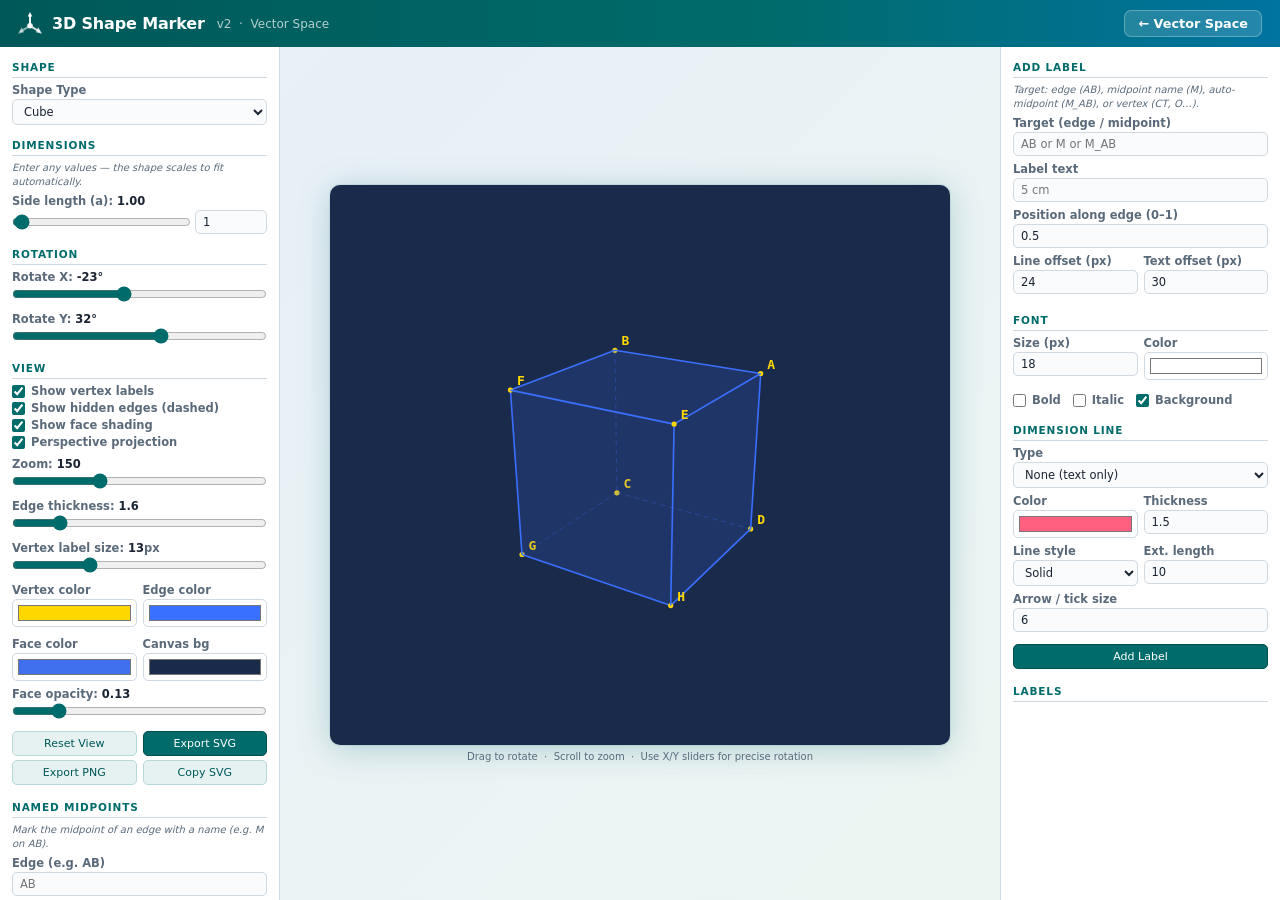
==== 3d-single-image.html @ a8cecb09 "3D single image: copy shape marker into repo, add back button, fix path - Added 3d-single-image.html" ====
<!DOCTYPE html>
<html lang="en">
<head>
<meta charset="UTF-8">
<meta name="viewport" content="width=device-width, initial-scale=1.0">
<title>3D Shape Marker · Vector Space</title>
<style>
*{box-sizing:border-box;margin:0;padding:0}
:root{
  --bg:#f0f4f8;--panel:#ffffff;--border:#d1d9e0;
  --accent:#006B6B;--accent2:#0080C7;--text:#1a2332;--muted:#5a6a7a;
  --radius:8px;--shadow:0 2px 12px rgba(0,0,0,.08);
}
body{display:flex;flex-direction:column;height:100vh;font-family:'Segoe UI',system-ui,sans-serif;background:var(--bg);color:var(--text)}
header{
  background:linear-gradient(90deg,#005858 0%,#006B6B 60%,#0074a0 100%);
  color:#fff;padding:10px 18px;display:flex;align-items:center;gap:10px;
  box-shadow:0 2px 12px rgba(0,80,80,.3);flex-shrink:0;
}
header svg{flex-shrink:0}
header h1{font-size:1rem;font-weight:700;letter-spacing:-.01em}
header span{font-size:.75rem;opacity:.7;margin-left:2px}
#back-btn{
  margin-left:auto;display:inline-flex;align-items:center;gap:5px;
  background:rgba(255,255,255,.14);border:1px solid rgba(255,255,255,.28);
  color:#fff;border-radius:7px;padding:5px 13px;font-size:.8rem;font-weight:600;
  cursor:pointer;text-decoration:none;font-family:inherit;transition:background .15s;
  flex-shrink:0;
}
#back-btn:hover{background:rgba(255,255,255,.25)}
.main{display:flex;flex:1;overflow:hidden}
.panel{width:280px;background:var(--panel);padding:10px 12px;overflow-y:auto;flex-shrink:0;border-right:1px solid var(--border)}
#right-panel{border-left:1px solid var(--border);border-right:none}
h3{color:var(--accent);font-size:10.5px;text-transform:uppercase;letter-spacing:.08em;margin:14px 0 5px;padding-bottom:4px;border-bottom:1px solid var(--border)}
h3:first-child{margin-top:4px}
.ctrl{margin-bottom:6px}
label{font-size:11.5px;color:var(--muted);display:block;margin-bottom:2px;font-weight:600}
select,input[type=text],input[type=number]{
  width:100%;padding:4px 7px;background:#fafbfc;border:1px solid var(--border);
  border-radius:5px;color:var(--text);font-size:11.5px;font-family:inherit;transition:border-color .15s
}
select:focus,input[type=text]:focus,input[type=number]:focus{outline:none;border-color:var(--accent2);background:#fff}
input[type=color]{width:100%;height:28px;padding:1px 3px;background:#fff;border:1px solid var(--border);border-radius:5px;cursor:pointer}
input[type=range]{width:100%;accent-color:var(--accent)}
.chk{display:flex;align-items:center;gap:6px;font-size:11.5px;color:var(--muted);margin:3px 0;cursor:pointer}
.chk input{accent-color:var(--accent)}
.row{display:flex;gap:6px}
.row>.ctrl{flex:1}
button{display:inline-block;padding:5px 10px;background:#e6f2f2;color:#005858;border:1px solid #b8d8d8;border-radius:5px;cursor:pointer;font-size:11px;margin:1px;font-family:inherit;transition:background .15s}
button:hover{background:#c5e5e5}
button.red{background:#fff0f0;color:#b03030;border-color:#f0b0b0}
button.red:hover{background:#ffd8d8}
button.full{width:100%;margin:2px 0}
button.accent{background:var(--accent);color:#fff;border-color:#004f4f}
button.accent:hover{background:#007f7f}
button.warn{background:#fff8e8;color:#7a4010;border-color:#e8c880}
button.warn:hover{background:#ffe8b8}
.tag{background:#f4f9f9;border-radius:5px;padding:6px 8px;margin:3px 0;border-left:3px solid var(--accent);font-size:11px}
.tag.editing{border-left-color:#cc8800;background:#fffbee}
.tag .th{display:flex;justify-content:space-between;align-items:center;gap:3px}
.tag .tn{color:var(--accent);font-weight:700;flex-shrink:0}
.tag.editing .tn{color:#cc8800}
.tag .tv{color:var(--muted);flex:1;padding:0 4px;overflow:hidden;text-overflow:ellipsis;white-space:nowrap}
.tag .td{color:#99a;font-size:10px;margin-top:2px}
.hint{font-size:10px;color:var(--muted);font-style:italic;margin:2px 0 5px;line-height:1.4}
b{color:var(--text);font-weight:600}
.canvas-area{flex:1;display:flex;flex-direction:column;align-items:center;justify-content:center;gap:6px;background:linear-gradient(135deg,#e8f0f8 0%,#edf5f2 100%)}
#svg-canvas{background:#1a2a4a;border-radius:10px;cursor:grab;box-shadow:0 4px 32px rgba(0,107,107,.25),0 0 0 1px rgba(0,107,107,.1)}
#svg-canvas:active{cursor:grabbing}
.canvas-hint{font-size:10px;color:var(--muted);text-align:center}
</style>
</head>
<body>

<header>
  <svg width="24" height="24" viewBox="0 0 26 26" fill="none" aria-hidden="true">
    <circle cx="13" cy="15" r="3" fill="rgba(255,255,255,.95)"/>
    <line x1="13" y1="15" x2="13" y2="3" stroke="white" stroke-width="2" stroke-linecap="round"/>
    <polygon points="13,0 10.5,5 15.5,5" fill="white"/>
    <line x1="13" y1="15" x2="23" y2="21" stroke="rgba(255,255,255,.8)" stroke-width="2" stroke-linecap="round"/>
    <polygon points="26,23.5 19.5,22 22,16.5" fill="rgba(255,255,255,.8)"/>
    <line x1="13" y1="15" x2="3" y2="21" stroke="rgba(255,255,255,.55)" stroke-width="2" stroke-linecap="round"/>
    <polygon points="0,23.5 4,16.5 6.5,22" fill="rgba(255,255,255,.55)"/>
  </svg>
  <h1>3D Shape Marker</h1>
  <span>v2 &nbsp;·&nbsp; Vector Space</span>
  <a id="back-btn" href="index.html">&#8592; Vector Space</a>
</header>

<div class="main">

<!-- LEFT PANEL -->
<div class="panel">
  <h3>Shape</h3>
  <div class="ctrl">
    <label>Shape Type</label>
    <select id="shape-select">
      <option value="cube">Cube</option>
      <option value="cuboid">Cuboid (rectangular prism)</option>
      <option value="tetrahedron">Tetrahedron (triangular pyramid)</option>
      <option value="square-pyramid">Square Pyramid</option>
      <option value="triangular-prism">Triangular Prism</option>
      <option value="octahedron">Octahedron</option>
      <option value="rhombus-prism">Rhombus Prism</option>
    </select>
  </div>

  <h3>Dimensions</h3>
  <p class="hint">Enter any values — the shape scales to fit automatically.</p>
  <div id="dim-controls"></div>

  <h3>Rotation</h3>
  <div class="ctrl">
    <label>Rotate X: <b id="rotx-val">-23°</b></label>
    <input type="range" id="rot-x" min="-180" max="180" value="-23">
  </div>
  <div class="ctrl">
    <label>Rotate Y: <b id="roty-val">32°</b></label>
    <input type="range" id="rot-y" min="-180" max="180" value="32">
  </div>

  <h3>View</h3>
  <label class="chk"><input type="checkbox" id="show-vertices" checked> Show vertex labels</label>
  <label class="chk"><input type="checkbox" id="show-hidden" checked> Show hidden edges (dashed)</label>
  <label class="chk"><input type="checkbox" id="show-faces" checked> Show face shading</label>
  <label class="chk"><input type="checkbox" id="perspective-proj" checked> Perspective projection</label>

  <div class="ctrl" style="margin-top:8px">
    <label>Zoom: <b id="zoom-val">150</b></label>
    <input type="range" id="zoom" min="50" max="350" value="150">
  </div>
  <div class="ctrl">
    <label>Edge thickness: <b id="edge-thick-val">1.6</b></label>
    <input type="range" id="edge-thick" min="0.3" max="8" step="0.1" value="1.6">
  </div>
  <div class="ctrl">
    <label>Vertex label size: <b id="vlabel-size-val">13</b>px</label>
    <input type="range" id="vlabel-size" min="6" max="30" value="13">
  </div>
  <div class="row">
    <div class="ctrl"><label>Vertex color</label><input type="color" id="vertex-color" value="#ffd700"></div>
    <div class="ctrl"><label>Edge color</label><input type="color" id="edge-color" value="#3a70ff"></div>
  </div>
  <div class="row" style="margin-top:4px">
    <div class="ctrl"><label>Face color</label><input type="color" id="face-color" value="#4070ee"></div>
    <div class="ctrl"><label>Canvas bg</label><input type="color" id="bg-color" value="#1a2a4a"></div>
  </div>
  <div class="ctrl">
    <label>Face opacity: <b id="face-op-val">0.13</b></label>
    <input type="range" id="face-opacity" min="0" max="0.8" step="0.01" value="0.13">
  </div>
  <div class="row" style="margin-top:6px">
    <button onclick="resetView()" class="full" style="flex:1">Reset View</button>
    <button onclick="exportSVG()" class="full accent" style="flex:1">Export SVG</button>
  </div>
  <div class="row">
    <button onclick="exportPNG()" class="full" style="flex:1">Export PNG</button>
    <button id="copy-svg-btn" onclick="copySVGCode()" class="full" style="flex:1">Copy SVG</button>
  </div>

  <h3>Named Midpoints</h3>
  <p class="hint">Mark the midpoint of an edge with a name (e.g. M on AB).</p>
  <div class="ctrl"><label>Edge (e.g. AB)</label><input type="text" id="mp-edge" placeholder="AB" maxlength="8"></div>
  <div class="ctrl"><label>Point name</label><input type="text" id="mp-name" placeholder="M" maxlength="12"></div>
  <button onclick="addMidpoint()" class="full">Add Midpoint</button>
  <div id="midpoint-list"></div>

  <h3>Point on Edge by Distance</h3>
  <p class="hint">Add a point at a specific distance from vertex A along edge AB.</p>
  <div class="ctrl"><label>Edge (e.g. AB)</label><input type="text" id="pe-edge" placeholder="AB" maxlength="8"></div>
  <div class="row">
    <div class="ctrl"><label>Dist. from A</label><input type="number" id="pe-dist" placeholder="3" min="0" step="any"></div>
    <div class="ctrl"><label>Total AB length</label><input type="number" id="pe-total" placeholder="5" min="0.01" step="any"></div>
  </div>
  <div class="ctrl"><label>Point name</label><input type="text" id="pe-name" placeholder="E" maxlength="12"></div>
  <button onclick="addPointOnEdge()" class="full">Add Point</button>
</div>

<!-- CENTER -->
<div class="canvas-area">
  <svg id="svg-canvas" width="620" height="560" viewBox="-310 -280 620 560">
    <defs id="svg-defs"></defs>
    <g id="scene-group"></g>
  </svg>
  <div class="canvas-hint">Drag to rotate &nbsp;·&nbsp; Scroll to zoom &nbsp;·&nbsp; Use X/Y sliders for precise rotation</div>
</div>

<!-- RIGHT PANEL -->
<div class="panel" id="right-panel">
  <h3><span id="lbl-form-title">Add Label</span></h3>
  <p class="hint">Target: edge (AB), midpoint name (M), auto-midpoint (M_AB), or vertex (CT, O…).</p>
  <div class="ctrl"><label>Target (edge / midpoint)</label><input type="text" id="lbl-target" placeholder="AB or M or M_AB"></div>
  <div class="ctrl"><label>Label text</label><input type="text" id="lbl-text" placeholder="5 cm"></div>
  <div class="ctrl"><label>Position along edge (0–1)</label><input type="number" id="lbl-pos" value="0.5" min="0" max="1" step="0.05"></div>
  <div class="row">
    <div class="ctrl"><label>Line offset (px)</label><input type="number" id="lbl-off" value="24" min="-120" max="120"></div>
    <div class="ctrl"><label>Text offset (px)</label><input type="number" id="lbl-toff" value="30" min="-120" max="120"></div>
  </div>

  <h3>Font</h3>
  <div class="row">
    <div class="ctrl"><label>Size (px)</label><input type="number" id="f-size" value="18" min="6" max="72"></div>
    <div class="ctrl"><label>Color</label><input type="color" id="f-color" value="#ffffff"></div>
  </div>
  <div style="display:flex;gap:12px;margin-top:4px">
    <label class="chk"><input type="checkbox" id="f-bold"> Bold</label>
    <label class="chk"><input type="checkbox" id="f-italic"> Italic</label>
    <label class="chk"><input type="checkbox" id="f-bg" checked> Background</label>
  </div>

  <h3>Dimension Line</h3>
  <div class="ctrl">
    <label>Type</label>
    <select id="dim-type">
      <option value="none">None (text only)</option>
      <option value="arrow">Arrows (↔)</option>
      <option value="tick">Ticks (|—|)</option>
      <option value="bracket">Brackets ([—])</option>
    </select>
  </div>
  <div class="row">
    <div class="ctrl"><label>Color</label><input type="color" id="dim-color" value="#ff6080"></div>
    <div class="ctrl"><label>Thickness</label><input type="number" id="dim-thick" value="1.5" min="0.5" max="8" step="0.5"></div>
  </div>
  <div class="row">
    <div class="ctrl">
      <label>Line style</label>
      <select id="dim-dash">
        <option value="">Solid</option>
        <option value="5,3">Dashed</option>
        <option value="1,3">Dotted</option>
        <option value="8,3,2,3">Dash-dot</option>
      </select>
    </div>
    <div class="ctrl"><label>Ext. length</label><input type="number" id="dim-ext" value="10" min="0" max="40"></div>
  </div>
  <div class="ctrl"><label>Arrow / tick size</label><input type="number" id="dim-arrowsz" value="6" min="2" max="20"></div>

  <button id="add-lbl-btn" onclick="addLabel()" class="full accent" style="margin-top:6px">Add Label</button>
  <button id="cancel-edit-btn" onclick="cancelEdit()" class="full warn" style="display:none">Cancel Edit</button>

  <h3>Labels</h3>
  <div id="labels-list"></div>
</div>

</div>
<script>
// ─── SHAPE DEFINITIONS ────────────────────────────────────────────────────────
const CE=[['A','B'],['B','C'],['C','D'],['D','A'],['E','F'],['F','G'],['G','H'],['H','E'],['A','E'],['B','F'],['C','G'],['D','H']];
const CF=[['A','B','C','D'],['E','H','G','F'],['A','E','F','B'],['D','C','G','H'],['A','D','H','E'],['B','F','G','C']];


const SHAPES={
  cube:{
    params:[{id:'a',label:'Side length (a)',def:1,min:.01,max:100,step:.05}],
    buildVerts:({a})=>({A:[a,a,a],B:[-a,a,a],C:[-a,-a,a],D:[a,-a,a],E:[a,a,-a],F:[-a,a,-a],G:[-a,-a,-a],H:[a,-a,-a]}),
    edges:CE,faces:CF
  },
  cuboid:{
    params:[
      {id:'l',label:'Length (l)',def:1.6,min:.01,max:100,step:.05},
      {id:'b',label:'Breadth (b)',def:1,min:.01,max:100,step:.05},
      {id:'h',label:'Height (h)',def:.7,min:.01,max:100,step:.05}
    ],
    buildVerts:({l,b,h})=>({A:[l,h,b],B:[-l,h,b],C:[-l,-h,b],D:[l,-h,b],E:[l,h,-b],F:[-l,h,-b],G:[-l,-h,-b],H:[l,-h,-b]}),
    edges:CE,faces:CF
  },
  tetrahedron:{
    params:[
      {id:'bc',label:'Base side BC',def:2,min:.01,max:100,step:.05},
      {id:'cd',label:'Base side CD',def:2,min:.01,max:100,step:.05},
      {id:'db',label:'Base side DB',def:2,min:.01,max:100,step:.05},
      {id:'ab',label:'Lateral AB (apex→B)',def:2,min:.01,max:100,step:.05},
      {id:'ac',label:'Lateral AC (apex→C)',def:2,min:.01,max:100,step:.05},
      {id:'ad',label:'Lateral AD (apex→D)',def:2,min:.01,max:100,step:.05}
    ],
    buildVerts:({bc,cd,db,ab,ac,ad})=>{
      const Cx=bc,Cz=0,Dxn=bc*bc+db*db-cd*cd,Dx=Dxn/(2*Math.max(.001,bc));
      const Dz=Math.sqrt(Math.max(0,db*db-Dx*Dx));
      const gx=(Cx+Dx)/3,gz=Dz/3;
      const B3=[-gx,0,-gz],C3=[Cx-gx,0,-gz],D3=[Dx-gx,0,Dz-gz];
      const bx=B3[0],bz=B3[2],cx2=C3[0],cz2=C3[2],dx2=D3[0],dz2=D3[2];
      const rhs_bc=(ab*ab-ac*ac-bx*bx-bz*bz+cx2*cx2+cz2*cz2)/2;
      const rhs_bd=(ab*ab-ad*ad-bx*bx-bz*bz+dx2*dx2+dz2*dz2)/2;
      const Ax_den=(cx2-bx)*(dz2-bz)-(cz2-bz)*(dx2-bx);
      let Ax,Az;
      if(Math.abs(Ax_den)>1e-6){Ax=(rhs_bc*(dz2-bz)-rhs_bd*(cz2-bz))/Ax_den;Az=(rhs_bd*(cx2-bx)-rhs_bc*(dx2-bx))/Ax_den;}
      else{Ax=0;Az=0;}
      const Ay=Math.sqrt(Math.max(0,ab*ab-(Ax-bx)*(Ax-bx)-(Az-bz)*(Az-bz)));
      const cy_all=(0+Ay)/4;
      return{A:[Ax,Ay-cy_all,Az],B:[bx,-cy_all,bz],C:[cx2,-cy_all,cz2],D:[dx2,-cy_all,dz2]};
    },
    edges:[['A','B'],['A','C'],['A','D'],['B','C'],['B','D'],['C','D']],
    faces:[['A','B','C'],['A','C','D'],['A','D','B'],['B','D','C']]
  },
  'square-pyramid':{
    params:[
      {id:'a',label:'Base side (a)',def:2.2,min:.01,max:100,step:.05},
      {id:'h',label:'Height (h)',def:2,min:.01,max:100,step:.05}
    ],
    buildVerts:({a,h})=>{const s=a/2;return{A:[0,h*.75,0],B:[s,-h*.25,s],C:[-s,-h*.25,s],D:[-s,-h*.25,-s],E:[s,-h*.25,-s]};},
    edges:[['A','B'],['A','C'],['A','D'],['A','E'],['B','C'],['C','D'],['D','E'],['E','B']],
    faces:[['A','B','C'],['A','C','D'],['A','D','E'],['A','E','B'],['B','E','D','C']]
  },
  'triangular-prism':{
    params:[
      {id:'ab',label:'Triangle side AB',def:2.2,min:.01,max:100,step:.05},
      {id:'bc',label:'Triangle side BC',def:2.2,min:.01,max:100,step:.05},
      {id:'ca',label:'Triangle side CA',def:2.2,min:.01,max:100,step:.05},
      {id:'l', label:'Length (l)',def:2,min:.01,max:100,step:.05}
    ],
    buildVerts:({ab,bc,ca,l})=>{
      const Bx=ab,Cx=(ab*ab+ca*ca-bc*bc)/(2*Math.max(.001,ab));
      const Cy=Math.sqrt(Math.max(0,ca*ca-Cx*Cx));
      const gx=(0+Bx+Cx)/3,gy=(0+0+Cy)/3;
      const ax=-gx,ay=-gy,bx=Bx-gx,by=-gy,cx2=Cx-gx,cy2=Cy-gy,h=l/2;
      return{A:[ax,ay,h],B:[bx,by,h],C:[cx2,cy2,h],D:[ax,ay,-h],E:[bx,by,-h],F:[cx2,cy2,-h]};
    },
    edges:[['A','B'],['B','C'],['C','A'],['D','E'],['E','F'],['F','D'],['A','D'],['B','E'],['C','F']],
    faces:[['A','B','C'],['D','F','E'],['A','D','E','B'],['B','E','F','C'],['A','C','F','D']]
  },
  octahedron:{
    params:[{id:'a',label:'Vertex radius (a)',def:1.5,min:.01,max:100,step:.05}],
    buildVerts:({a})=>({A:[0,a,0],B:[0,-a,0],C:[a,0,0],D:[-a,0,0],E:[0,0,a],F:[0,0,-a]}),
    edges:[['A','C'],['A','D'],['A','E'],['A','F'],['B','C'],['B','D'],['B','E'],['B','F'],['C','E'],['E','D'],['D','F'],['F','C']],
    faces:[['A','C','E'],['A','E','D'],['A','D','F'],['A','F','C'],['B','E','C'],['B','D','E'],['B','F','D'],['B','C','F']]
  },
  'rhombus-prism':{
    params:[
      {id:'d1',label:'Diagonal 1 (d1)',def:2.4,min:.01,max:100,step:.05},
      {id:'d2',label:'Diagonal 2 (d2)',def:1.6,min:.01,max:100,step:.05},
      {id:'h',label:'Height (h)',def:1.6,min:.01,max:100,step:.05}
    ],
    buildVerts:({d1,d2,h})=>({
      A:[d1/2,h/2,0],B:[0,h/2,d2/2],C:[-d1/2,h/2,0],D:[0,h/2,-d2/2],
      E:[d1/2,-h/2,0],F:[0,-h/2,d2/2],G:[-d1/2,-h/2,0],H:[0,-h/2,-d2/2]
    }),
    edges:[['A','B'],['B','C'],['C','D'],['D','A'],['E','F'],['F','G'],['G','H'],['H','E'],['A','E'],['B','F'],['C','G'],['D','H']],
    faces:[['A','B','C','D'],['E','H','G','F'],['A','B','F','E'],['B','C','G','F'],['C','D','H','G'],['D','A','E','H']]
  },
};

// ─── STATE ────────────────────────────────────────────────────────────────────
const S={
  shape:'cube',verts:{},edges:[],faces:[],
  rotM:[[1,0,0],[0,1,0],[0,0,1]],
  zoom:150,showVerts:true,showHidden:true,showFaces:true,perspective:true,
  vlabelSize:13,vertexColor:'#ffd700',edgeColor:'#3a70ff',edgeThick:1.6,
  faceColor:'#4070ee',faceOpacity:.13,bgColor:'#1a2a4a',
  midpoints:{},labels:[],nextId:1,editingId:null,dims:{},dimScale:1
};

// ─── 3D MATH ─────────────────────────────────────────────────────────────────
const vdot=(a,b)=>a.reduce((s,v,i)=>s+v*b[i],0);
const mulMV=(M,v)=>M.map(r=>vdot(r,v));
const mulMM=(A,B)=>A.map(r=>B[0].map((_,j)=>r.reduce((s,_,k)=>s+r[k]*B[k][j],0)));
const cross3=(a,b)=>[a[1]*b[2]-a[2]*b[1],a[2]*b[0]-a[0]*b[2],a[0]*b[1]-a[1]*b[0]];

function rotAxisAngle(axis,angle){
  const len=Math.sqrt(vdot(axis,axis));
  if(len<1e-10)return[[1,0,0],[0,1,0],[0,0,1]];
  const[x,y,z]=axis.map(v=>v/len);
  const c=Math.cos(angle),s=Math.sin(angle),t=1-c;
  return[[t*x*x+c,t*x*y-s*z,t*x*z+s*y],[t*x*y+s*z,t*y*y+c,t*y*z-s*x],[t*x*z-s*y,t*y*z+s*x,t*z*z+c]];
}
function arcballRot(v1,v2){
  const axis=cross3(v1,v2),sinA=Math.sqrt(vdot(axis,axis));
  const cosA=Math.min(1,Math.max(-1,vdot(v1,v2))),angle=Math.atan2(sinA,cosA);
  if(angle<1e-8)return[[1,0,0],[0,1,0],[0,0,1]];
  return rotAxisAngle(axis,angle);
}
function getSpherePoint(clientX,clientY){
  const rect=canvas.getBoundingClientRect();
  const cx=rect.left+rect.width/2,cy=rect.top+rect.height/2;
  const r=Math.min(rect.width,rect.height)*0.48;
  const x=(clientX-cx)/r,y=-(clientY-cy)/r,r2=x*x+y*y;
  if(r2<=1)return[x,y,Math.sqrt(1-r2)];
  const s=1/Math.sqrt(r2);return[x*s,y*s,0];
}
function project(v3){
  const r=mulMV(S.rotM,v3),z=r[2];
  const d=5,sc=S.perspective?S.zoom*d/(d+z):S.zoom;
  return{x:r[0]*sc,y:-r[1]*sc,z};
}
function projectAll(){
  const p={};
  for(const[n,v]of Object.entries(S.verts))p[n]=project(v);
  for(const[n,mp]of Object.entries(S.midpoints)){
    if(mp.edge&&mp.edge.length>=2){
      const a=mp.edge[0],b=mp.edge[1];
      if(S.verts[a]&&S.verts[b]){
        const v1=S.verts[a],v2=S.verts[b],t=mp.t!==undefined?mp.t:0.5;
        p[n]=project([v1[0]*(1-t)+v2[0]*t,v1[1]*(1-t)+v2[1]*t,v1[2]*(1-t)+v2[2]*t]);
      }
    }
  }
  for(const e of S.edges){
    const v1=S.verts[e[0]],v2=S.verts[e[1]];
    if(v1&&v2){
      const mp=project([(v1[0]+v2[0])/2,(v1[1]+v2[1])/2,(v1[2]+v2[2])/2]);
      p['M_'+e[0]+e[1]]=mp;p['M_'+e[1]+e[0]]=mp;
    }
  }
  return p;
}
function faceNormal(face,p){
  const a=p[face[0]],b=p[face[1]],c=p[face[2]];
  return(b.x-a.x)*(c.y-a.y)-(b.y-a.y)*(c.x-a.x);
}
function hiddenEdgeSet(p){
  if(S.faces.length===0){
    const hidden=new Set();
    for(const[a,b]of(SHAPES[S.shape].forcedHidden||[])){
      hidden.add(a+'\0'+b);hidden.add(b+'\0'+a);
    }
    return hidden;
  }
  const ef={};
  for(const face of S.faces){
    for(let i=0;i<face.length;i++){
      const a=face[i],b=face[(i+1)%face.length],k=a+'\0'+b,k2=b+'\0'+a;
      (ef[k]=ef[k]||[]).push(face);(ef[k2]=ef[k2]||[]).push(face);
    }
  }
  const hidden=new Set();
  for(const[a,b]of S.edges){
    const key=a+'\0'+b,faces=ef[key]||ef[b+'\0'+a]||[];
    if(!faces.some(f=>faceNormal(f,p)>0)){hidden.add(a+'\0'+b);hidden.add(b+'\0'+a);}
  }
  return hidden;
}

// ─── DEPTH-SORTED RENDER ─────────────────────────────────────────────────────
function render(){
  const p=projectAll(),hidden=hiddenEdgeSet(p);
  const g=document.getElementById('scene-group');
  const defs=document.getElementById('svg-defs');
  g.innerHTML='';defs.innerHTML='';

  const items=[];

  // ── Faces ──────────────────────────────────────────────────
  if(S.showFaces){
    for(const face of S.faces){
      if(!face.every(v=>p[v]))continue;
      const z=face.reduce((s,v)=>s+p[v].z,0)/face.length;
      const _f=face,_z=z;
      items.push({z:_z, fn:()=>{
        const front=faceNormal(_f,p)>0;
        const pts=_f.map(v=>`${p[v].x.toFixed(1)},${p[v].y.toFixed(1)}`).join(' ');
        g.appendChild(svg_el('polygon',{points:pts,
          fill:front?rgba(S.faceColor,S.faceOpacity):rgba(S.faceColor,S.faceOpacity*.35),
          stroke:'none'}));
      }});
    }
  }

  // ── Edges ──
  for(const[a,b]of S.edges){
    if(!p[a]||!p[b])continue;
    const isHid=hidden.has(a+'\0'+b);
    if(isHid&&!S.showHidden)continue;
    const z=(p[a].z+p[b].z)/2-0.001;
    const _a=a,_b=b,_h=isHid;
    items.push({z, fn:()=>{
      const ec=S.edgeColor,th=S.edgeThick;
      const attr={x1:p[_a].x.toFixed(1),y1:p[_a].y.toFixed(1),
                  x2:p[_b].x.toFixed(1),y2:p[_b].y.toFixed(1),
                  stroke:_h?rgba(ec,.4):ec,'stroke-width':_h?Math.max(.4,th*.5):th};
      if(_h)attr['stroke-dasharray']='5,4';
      g.appendChild(svg_el('line',attr));
    }});
  }

  // ── Vertex + midpoint dots ──
  if(S.showVerts){
    const def=SHAPES[S.shape];
    const vertsToLabel=def.namedVerts||Object.keys(S.verts);
    for(const n of vertsToLabel){
      const pt=p[n];if(!pt)continue;
      const _n=n,_pt=pt;
      items.push({z:pt.z-0.002, fn:()=>{
        const dotR=Math.max(2,S.edgeThick*.7+1.5);
        g.appendChild(svg_el('circle',{cx:_pt.x.toFixed(1),cy:_pt.y.toFixed(1),r:dotR.toFixed(1),fill:S.vertexColor}));
        const t=svg_el('text',{x:(_pt.x+dotR+4).toFixed(1),y:(_pt.y-5).toFixed(1),
          fill:S.vertexColor,'font-size':S.vlabelSize,'font-family':'monospace','font-weight':'bold'});
        t.textContent=_n;g.appendChild(t);
      }});
    }
    for(const[n,mp]of Object.entries(S.midpoints)){
      const pt=p[n];if(!pt)continue;
      const _n=n,_pt=pt;
      items.push({z:pt.z-0.002, fn:()=>{
        const dotR=Math.max(1.8,S.edgeThick*.6+1.2);
        g.appendChild(svg_el('circle',{cx:_pt.x.toFixed(1),cy:_pt.y.toFixed(1),r:dotR.toFixed(1),fill:S.vertexColor}));
        const t=svg_el('text',{x:(_pt.x+dotR+3).toFixed(1),y:(_pt.y-4).toFixed(1),
          fill:S.vertexColor,'font-size':S.vlabelSize,'font-family':'monospace','font-weight':'bold'});
        t.textContent=_n;g.appendChild(t);
      }});
    }
  }

  // ── Dimension labels ──
  for(const lbl of S.labels){
    const target=lbl.target.toUpperCase();
    let p1=null,p2=null,avgZ=0;
    if(target.length>=2&&p[target[0]]&&p[target[1]]){
      p1=p[target[0]];p2=p[target[1]];avgZ=(p1.z+p2.z)/2;
    } else {
      const pt=p[target]||p[lbl.target];if(pt)avgZ=pt.z;
    }
    const _lbl=lbl,_p1=p1,_p2=p2,_target=target;
    items.push({z:avgZ-0.001, fn:()=>{
      if(_p1&&_p2)drawEdgeLabel(g,defs,_p1,_p2,_lbl);
      else{const pt=p[_target]||p[_lbl.target];if(pt)drawPointLabel(g,pt,_lbl);}
    }});
  }

  items.sort((a,b)=>b.z-a.z);
  for(const item of items)item.fn();
}

// ─── LABEL DRAWING ────────────────────────────────────────────────────────────
function drawEdgeLabel(g,defs,p1,p2,lbl){
  const t=lbl.pos,lineOff=lbl.off,textOff=lbl.textOff!=null?lbl.textOff:lbl.off;
  const mx=p1.x+(p2.x-p1.x)*t,my=p1.y+(p2.y-p1.y)*t;
  const dx=p2.x-p1.x,dy=p2.y-p1.y,len=Math.sqrt(dx*dx+dy*dy)||1;
  const nx=-dy/len,ny=dx/len;
  if(lbl.dimType!=='none')drawDimLine(g,defs,p1,p2,lbl,lineOff,nx,ny);
  placeText(g,mx+nx*textOff,my+ny*textOff,lbl);
}
function drawDimLine(g,defs,p1,p2,lbl,off,nx,ny){
  const c=lbl.dimColor,th=lbl.dimThick,ext=lbl.dimExt,asz=lbl.arrowSz;
  const d1={x:p1.x+nx*off,y:p1.y+ny*off},d2={x:p2.x+nx*off,y:p2.y+ny*off};
  const sa={stroke:c,'stroke-width':th,fill:'none'};
  if(lbl.dimDash)sa['stroke-dasharray']=lbl.dimDash;
  if(lbl.dimType==='arrow'){
    const ms='ams'+lbl.id,me='ame'+lbl.id;
    defs.appendChild(makeArrow(ms,c,asz,'auto-start-reverse'));
    defs.appendChild(makeArrow(me,c,asz,'auto'));
    const extN=off>0?1:-1;
    g.appendChild(svg_el('line',{x1:p1.x,y1:p1.y,x2:p1.x+nx*(off+extN*ext*.5),y2:p1.y+ny*(off+extN*ext*.5),stroke:c,'stroke-width':Math.max(.5,th*.7)}));
    g.appendChild(svg_el('line',{x1:p2.x,y1:p2.y,x2:p2.x+nx*(off+extN*ext*.5),y2:p2.y+ny*(off+extN*ext*.5),stroke:c,'stroke-width':Math.max(.5,th*.7)}));
    g.appendChild(svg_el('line',{x1:d1.x,y1:d1.y,x2:d2.x,y2:d2.y,...sa,'marker-start':`url(#${ms})`,'marker-end':`url(#${me})`}));
  } else if(lbl.dimType==='tick'){
    g.appendChild(svg_el('line',{x1:d1.x,y1:d1.y,x2:d2.x,y2:d2.y,...sa}));
    const tl=asz;
    for(const pt of[d1,d2])g.appendChild(svg_el('line',{x1:pt.x-nx*tl/2,y1:pt.y-ny*tl/2,x2:pt.x+nx*tl/2,y2:pt.y+ny*tl/2,stroke:c,'stroke-width':th}));
  } else if(lbl.dimType==='bracket'){
    g.appendChild(svg_el('line',{x1:d1.x,y1:d1.y,x2:d2.x,y2:d2.y,...sa}));
    const bLen=asz*.8,inward=off>0?-1:1;
    const edx=p2.x-p1.x,edy=p2.y-p1.y,el=Math.sqrt(edx*edx+edy*edy)||1;
    const ux=edx/el,uy=edy/el;
    for(const pt of[d1,d2]){
      g.appendChild(svg_el('line',{x1:pt.x-ux*bLen/2,y1:pt.y-uy*bLen/2,x2:pt.x+ux*bLen/2,y2:pt.y+uy*bLen/2,stroke:c,'stroke-width':th}));
      g.appendChild(svg_el('line',{x1:pt.x,y1:pt.y,x2:pt.x+nx*inward*ext*.6,y2:pt.y+ny*inward*ext*.6,stroke:c,'stroke-width':th}));
    }
  }
}
function makeArrow(id,color,size,orient){
  const m=document.createElementNS('http://www.w3.org/2000/svg','marker');
  m.setAttribute('id',id);m.setAttribute('viewBox','0 0 10 10');
  m.setAttribute('refX','5');m.setAttribute('refY','5');
  m.setAttribute('markerWidth',size);m.setAttribute('markerHeight',size);
  m.setAttribute('orient',orient);
  const path=document.createElementNS('http://www.w3.org/2000/svg','path');
  path.setAttribute('d','M 0 0 L 10 5 L 0 10 z');path.setAttribute('fill',color);
  m.appendChild(path);return m;
}
function drawPointLabel(g,pt,lbl){
  const toff=lbl.textOff!=null?lbl.textOff:lbl.off;
  placeText(g,pt.x+toff*.6,pt.y-toff*.6,lbl);
}
function placeText(g,tx,ty,lbl){
  const txt=lbl.text,fs=lbl.fontSize,approxW=txt.length*fs*.58;
  if(lbl.bg)g.appendChild(svg_el('rect',{x:tx-approxW/2-3,y:ty-fs*.6-3,width:approxW+6,height:fs+6,fill:'rgba(13,27,46,.82)',rx:'2'}));
  const attrs={x:tx,y:ty,fill:lbl.fontColor,'font-size':fs,'font-family':'sans-serif','text-anchor':'middle','dominant-baseline':'middle'};
  if(lbl.fontBold)attrs['font-weight']='bold';
  if(lbl.fontItalic)attrs['font-style']='italic';
  const t=svg_el('text',attrs);t.textContent=txt;g.appendChild(t);
}
function svg_el(tag,attrs){
  const el=document.createElementNS('http://www.w3.org/2000/svg',tag);
  for(const[k,v]of Object.entries(attrs))if(v!==''&&v!=null)el.setAttribute(k,v);
  return el;
}
function rgba(hex,alpha){
  const r=parseInt(hex.slice(1,3),16),g=parseInt(hex.slice(3,5),16),b=parseInt(hex.slice(5,7),16);
  return`rgba(${r},${g},${b},${alpha})`;
}

// ─── ARCBALL INTERACTION ─────────────────────────────────────────────────────
let drag=false,lastSP=null,pinchDist=null;
const canvas=document.getElementById('svg-canvas');

canvas.addEventListener('mousedown',e=>{drag=true;lastSP=getSpherePoint(e.clientX,e.clientY);e.preventDefault();});
window.addEventListener('mousemove',e=>{
  if(!drag||!lastSP)return;
  const sp=getSpherePoint(e.clientX,e.clientY);
  S.rotM=mulMM(arcballRot(lastSP,sp),S.rotM);lastSP=sp;render();
});
window.addEventListener('mouseup',()=>{drag=false;lastSP=null;});
canvas.addEventListener('wheel',e=>{
  e.preventDefault();
  S.zoom=Math.max(40,Math.min(400,S.zoom-e.deltaY*.35));
  document.getElementById('zoom').value=S.zoom;
  document.getElementById('zoom-val').textContent=Math.round(S.zoom);
  render();
},{passive:false});
canvas.addEventListener('touchstart',e=>{
  if(e.touches.length===1){drag=true;lastSP=getSpherePoint(e.touches[0].clientX,e.touches[0].clientY);}
  if(e.touches.length===2)pinchDist=Math.hypot(e.touches[0].clientX-e.touches[1].clientX,e.touches[0].clientY-e.touches[1].clientY);
},{passive:false});
canvas.addEventListener('touchmove',e=>{
  e.preventDefault();
  if(e.touches.length===1&&drag&&lastSP){
    const sp=getSpherePoint(e.touches[0].clientX,e.touches[0].clientY);
    S.rotM=mulMM(arcballRot(lastSP,sp),S.rotM);lastSP=sp;render();
  }
  if(e.touches.length===2&&pinchDist!==null){
    const d=Math.hypot(e.touches[0].clientX-e.touches[1].clientX,e.touches[0].clientY-e.touches[1].clientY);
    S.zoom=Math.max(40,Math.min(400,S.zoom*(d/pinchDist)));pinchDist=d;render();
  }
},{passive:false});
canvas.addEventListener('touchend',()=>{drag=false;lastSP=null;pinchDist=null;});

// ─── ROTATION SLIDERS ────────────────────────────────────────────────────────
function applySliderRotation(){
  const rx=parseFloat(document.getElementById('rot-x').value)*Math.PI/180;
  const ry=parseFloat(document.getElementById('rot-y').value)*Math.PI/180;
  document.getElementById('rotx-val').textContent=Math.round(rx*180/Math.PI)+'°';
  document.getElementById('roty-val').textContent=Math.round(ry*180/Math.PI)+'°';
  S.rotM=mulMM(rotAxisAngle([1,0,0],rx),rotAxisAngle([0,1,0],ry));
  render();
}
document.getElementById('rot-x').oninput=applySliderRotation;
document.getElementById('rot-y').oninput=applySliderRotation;

// ─── SHAPE + DIMENSIONS ──────────────────────────────────────────────────────
function buildAndRender(){
  const def=SHAPES[S.shape];
  const rawVerts=def.buildVerts(S.dims);
  let maxExt=0;
  for(const v of Object.values(rawVerts)){
    const len=Math.sqrt(v[0]*v[0]+v[1]*v[1]+v[2]*v[2]);
    maxExt=Math.max(maxExt,len);
  }
  S.dimScale=maxExt>1e-6?1/maxExt:1;
  S.verts={};
  for(const[k,v]of Object.entries(rawVerts))S.verts[k]=[v[0]*S.dimScale,v[1]*S.dimScale,v[2]*S.dimScale];
  render();
}

function updateDimControls(){
  const shape=SHAPES[S.shape],container=document.getElementById('dim-controls');
  container.innerHTML='';
  for(const p of shape.params){
    const div=document.createElement('div');div.className='ctrl';
    div.innerHTML=`<label>${p.label}: <b id="dv-${p.id}">${S.dims[p.id].toFixed(2)}</b></label>
      <div style="display:flex;gap:4px;align-items:center">
        <input type="range" id="dr-${p.id}" min="${p.min}" max="${Math.max(p.max,S.dims[p.id]*1.5)}" step="${p.step}" value="${S.dims[p.id]}" style="flex:1">
        <input type="number" id="dn-${p.id}" min="${p.min}" step="${p.step}" value="${S.dims[p.id]}" style="width:72px">
      </div>`;
    container.appendChild(div);
    const rng=document.getElementById('dr-'+p.id),num=document.getElementById('dn-'+p.id),val=document.getElementById('dv-'+p.id);
    const upd=v=>{
      const n=parseFloat(v);if(isNaN(n)||n<p.min)return;
      S.dims[p.id]=n;
      rng.max=Math.max(parseFloat(rng.max),n*1.2);
      rng.value=n;num.value=n;val.textContent=n.toFixed(2);buildAndRender();
    };
    rng.addEventListener('input',e=>upd(e.target.value));
    num.addEventListener('change',e=>upd(e.target.value));
    num.addEventListener('input',e=>upd(e.target.value));
  }
}

function loadShape(name){
  const def=SHAPES[name];if(!def)return;
  S.shape=name;
  S.edges=def.edges.map(e=>[...e]);S.faces=def.faces.map(f=>[...f]);
  S.dims={};for(const p of def.params)S.dims[p.id]=p.def;
  S.showVerts=true;document.getElementById('show-vertices').checked=true;
  updateDimControls();
  S.midpoints={};S.labels=[];S.editingId=null;
  _resetEditUI();updateMidpointList();updateLabelsList();
  if(def.onLoad)def.onLoad();
  buildAndRender();
}

// ─── MIDPOINTS ────────────────────────────────────────────────────────────────
function addMidpoint(){
  const edge=document.getElementById('mp-edge').value.trim().toUpperCase();
  const name=document.getElementById('mp-name').value.trim();
  if(!name){alert('Enter a midpoint name.');return;}
  if(edge.length<2){alert('Enter an edge (e.g. AB).');return;}
  if(!S.verts[edge[0]]||!S.verts[edge[1]]){alert(`Vertex ${edge[0]} or ${edge[1]} not in current shape.`);return;}
  S.midpoints[name]={edge,t:0.5};
  document.getElementById('mp-edge').value='';document.getElementById('mp-name').value='';
  updateMidpointList();render();
}
function addPointOnEdge(){
  const edge=document.getElementById('pe-edge').value.trim().toUpperCase();
  const dist=parseFloat(document.getElementById('pe-dist').value);
  const total=parseFloat(document.getElementById('pe-total').value);
  const name=document.getElementById('pe-name').value.trim();
  if(!name){alert('Enter a point name.');return;}
  if(edge.length<2){alert('Enter an edge (e.g. AB).');return;}
  if(!S.verts[edge[0]]||!S.verts[edge[1]]){alert(`Vertex ${edge[0]} or ${edge[1]} not in current shape.`);return;}
  if(isNaN(dist)||isNaN(total)||total<=0){alert('Enter valid distances.');return;}
  S.midpoints[name]={edge,t:Math.max(0,Math.min(1,dist/total))};
  document.getElementById('pe-name').value='';
  updateMidpointList();render();
}
function removeMidpoint(name){delete S.midpoints[name];updateMidpointList();render();}
function updateMidpointList(){
  const el=document.getElementById('midpoint-list');el.innerHTML='';
  for(const[n,mp]of Object.entries(S.midpoints)){
    const t=mp.t!==undefined?mp.t:0.5;
    const desc=t===0.5?`midpoint of ${mp.edge}`:`${(t*100).toFixed(0)}% along ${mp.edge}`;
    const d=document.createElement('div');d.className='tag';
    d.innerHTML=`<div class="th"><span class="tn">${n}</span><span class="tv">${desc}</span>
      <button class="red" onclick="removeMidpoint('${n}')" style="padding:2px 5px">✕</button></div>`;
    el.appendChild(d);
  }
}

// ─── LABELS ───────────────────────────────────────────────────────────────────
function readForm(){
  return{
    target:document.getElementById('lbl-target').value.trim(),
    text:document.getElementById('lbl-text').value.trim(),
    pos:parseFloat(document.getElementById('lbl-pos').value)||.5,
    off:parseInt(document.getElementById('lbl-off').value)||24,
    textOff:parseInt(document.getElementById('lbl-toff').value)||30,
    fontSize:parseInt(document.getElementById('f-size').value)||18,
    fontColor:document.getElementById('f-color').value,
    fontBold:document.getElementById('f-bold').checked,
    fontItalic:document.getElementById('f-italic').checked,
    bg:document.getElementById('f-bg').checked,
    dimType:document.getElementById('dim-type').value,
    dimColor:document.getElementById('dim-color').value,
    dimThick:parseFloat(document.getElementById('dim-thick').value)||1.5,
    dimDash:document.getElementById('dim-dash').value,
    dimExt:parseInt(document.getElementById('dim-ext').value)||10,
    arrowSz:parseInt(document.getElementById('dim-arrowsz').value)||6
  };
}
function addLabel(){
  const data=readForm();
  if(!data.target){alert('Enter a target (e.g. AB or M).');return;}
  if(!data.text){alert('Enter label text.');return;}
  if(S.editingId!==null){
    const idx=S.labels.findIndex(l=>l.id===S.editingId);
    if(idx>=0)S.labels[idx]={...S.labels[idx],...data};
    _resetEditUI();
  }else{data.id=S.nextId++;S.labels.push(data);}
  updateLabelsList();render();
}
function editLabel(id){
  const lbl=S.labels.find(l=>l.id===id);if(!lbl)return;
  S.editingId=id;
  const f=(i,v)=>document.getElementById(i).value=v;
  const fc=(i,v)=>document.getElementById(i).checked=v;
  f('lbl-target',lbl.target);f('lbl-text',lbl.text);f('lbl-pos',lbl.pos);f('lbl-off',lbl.off);
  f('lbl-toff',lbl.textOff!=null?lbl.textOff:lbl.off);
  f('f-size',lbl.fontSize);f('f-color',lbl.fontColor);
  fc('f-bold',lbl.fontBold);fc('f-italic',lbl.fontItalic);fc('f-bg',lbl.bg);
  f('dim-type',lbl.dimType);f('dim-color',lbl.dimColor);f('dim-thick',lbl.dimThick);
  f('dim-dash',lbl.dimDash);f('dim-ext',lbl.dimExt);f('dim-arrowsz',lbl.arrowSz);
  document.getElementById('add-lbl-btn').textContent='Update Label';
  document.getElementById('lbl-form-title').textContent='Edit Label';
  document.getElementById('cancel-edit-btn').style.display='block';
  document.getElementById('right-panel').scrollTop=0;
  updateLabelsList();
}
function cancelEdit(){_resetEditUI();updateLabelsList();}
function _resetEditUI(){
  S.editingId=null;
  document.getElementById('add-lbl-btn').textContent='Add Label';
  document.getElementById('lbl-form-title').textContent='Add Label';
  document.getElementById('cancel-edit-btn').style.display='none';
}
function removeLabel(id){
  if(S.editingId===id)_resetEditUI();
  S.labels=S.labels.filter(l=>l.id!==id);updateLabelsList();render();
}
function updateLabelsList(){
  const el=document.getElementById('labels-list');el.innerHTML='';
  for(const lbl of S.labels){
    const d=document.createElement('div');
    d.className='tag'+(lbl.id===S.editingId?' editing':'');
    d.innerHTML=`<div class="th">
      <span class="tn">${lbl.target}</span><span class="tv">"${lbl.text}"</span>
      <button onclick="editLabel(${lbl.id})" style="padding:2px 6px;font-size:10px">Edit</button>
      <button class="red" onclick="removeLabel(${lbl.id})" style="padding:2px 5px">✕</button>
    </div>
    <div class="td">${lbl.dimType} · ${lbl.fontSize}px · line±${lbl.off} text±${lbl.textOff!=null?lbl.textOff:lbl.off}</div>`;
    el.appendChild(d);
  }
}

// ─── UI BINDINGS ──────────────────────────────────────────────────────────────
document.getElementById('shape-select').onchange=e=>loadShape(e.target.value);
document.getElementById('show-vertices').onchange=e=>{S.showVerts=e.target.checked;render()};
document.getElementById('show-hidden').onchange=e=>{S.showHidden=e.target.checked;render()};
document.getElementById('show-faces').onchange=e=>{S.showFaces=e.target.checked;render()};
document.getElementById('perspective-proj').onchange=e=>{S.perspective=e.target.checked;render()};
document.getElementById('zoom').oninput=e=>{S.zoom=parseInt(e.target.value);document.getElementById('zoom-val').textContent=S.zoom;render()};
document.getElementById('edge-thick').oninput=e=>{S.edgeThick=parseFloat(e.target.value);document.getElementById('edge-thick-val').textContent=S.edgeThick.toFixed(1);render()};
document.getElementById('vlabel-size').oninput=e=>{S.vlabelSize=parseInt(e.target.value);document.getElementById('vlabel-size-val').textContent=S.vlabelSize;render()};
document.getElementById('vertex-color').oninput=e=>{S.vertexColor=e.target.value;render()};
document.getElementById('edge-color').oninput=e=>{S.edgeColor=e.target.value;render()};
document.getElementById('face-color').oninput=e=>{S.faceColor=e.target.value;render()};
document.getElementById('face-opacity').oninput=e=>{S.faceOpacity=parseFloat(e.target.value);document.getElementById('face-op-val').textContent=S.faceOpacity.toFixed(2);render()};
document.getElementById('bg-color').oninput=e=>{S.bgColor=e.target.value;document.getElementById('svg-canvas').style.background=S.bgColor;};

function resetView(){
  const rx=-23,ry=32;
  document.getElementById('rot-x').value=rx;document.getElementById('rot-y').value=ry;
  document.getElementById('rotx-val').textContent=rx+'°';document.getElementById('roty-val').textContent=ry+'°';
  S.rotM=mulMM(rotAxisAngle([1,0,0],rx*Math.PI/180),rotAxisAngle([0,1,0],ry*Math.PI/180));
  render();
}

// ─── EXPORT ───────────────────────────────────────────────────────────────────
function getTightSVGClone(pad=18){
  const svgEl=document.getElementById('svg-canvas');
  let minX=Infinity,minY=Infinity,maxX=-Infinity,maxY=-Infinity;
  const sg=document.getElementById('scene-group');
  if(sg&&sg.children.length){
    try{const bb=sg.getBBox();if(bb.width>0||bb.height>0){minX=bb.x;minY=bb.y;maxX=bb.x+bb.width;maxY=bb.y+bb.height;}}catch(e){}
  }
  const clone=svgEl.cloneNode(true);
  if(isFinite(minX)){
    const vx=minX-pad,vy=minY-pad,vw=maxX-minX+pad*2,vh=maxY-minY+pad*2;
    clone.setAttribute('viewBox',`${vx} ${vy} ${vw} ${vh}`);
    clone.setAttribute('width',vw);clone.setAttribute('height',vh);
  }
  return clone;
}
function exportSVG(){
  const clone=getTightSVGClone();
  const str='<?xml version="1.0" encoding="UTF-8"?>\n'+new XMLSerializer().serializeToString(clone);
  const a=document.createElement('a');
  a.href=URL.createObjectURL(new Blob([str],{type:'image/svg+xml'}));
  a.download='3d-shape.svg';a.click();
}
function exportPNG(){
  const clone=getTightSVGClone();
  const svgStr=new XMLSerializer().serializeToString(clone);
  const w=parseFloat(clone.getAttribute('width'))||620,h=parseFloat(clone.getAttribute('height'))||560;
  const img=new Image();
  img.onload=()=>{
    const c=document.createElement('canvas');c.width=w*2;c.height=h*2;
    const ctx=c.getContext('2d');ctx.scale(2,2);ctx.drawImage(img,0,0);
    const a=document.createElement('a');a.href=c.toDataURL('image/png');a.download='3d-shape.png';a.click();
  };
  img.src='data:image/svg+xml;base64,'+btoa(unescape(encodeURIComponent(svgStr)));
}
function copySVGCode(){
  const clone=getTightSVGClone(),str=new XMLSerializer().serializeToString(clone);
  const btn=document.getElementById('copy-svg-btn'),reset=()=>{btn.textContent='Copy SVG';};
  if(navigator.clipboard){navigator.clipboard.writeText(str).then(()=>{btn.textContent='Copied!';setTimeout(reset,1800);}).catch(()=>fallbackCopy(str,btn,reset));}
  else{fallbackCopy(str,btn,reset);}
}
function fallbackCopy(str,btn,reset){
  const ta=document.createElement('textarea');ta.value=str;ta.style.position='fixed';ta.style.opacity='0';
  document.body.appendChild(ta);ta.select();
  try{document.execCommand('copy');btn.textContent='Copied!';setTimeout(reset,1800);}catch(e){btn.textContent='Failed';setTimeout(reset,1800);}
  document.body.removeChild(ta);
}

// ─── INIT ────────────────────────────────────────────────────────────────────
resetView();
loadShape('cube');
</script>
</body>
</html>
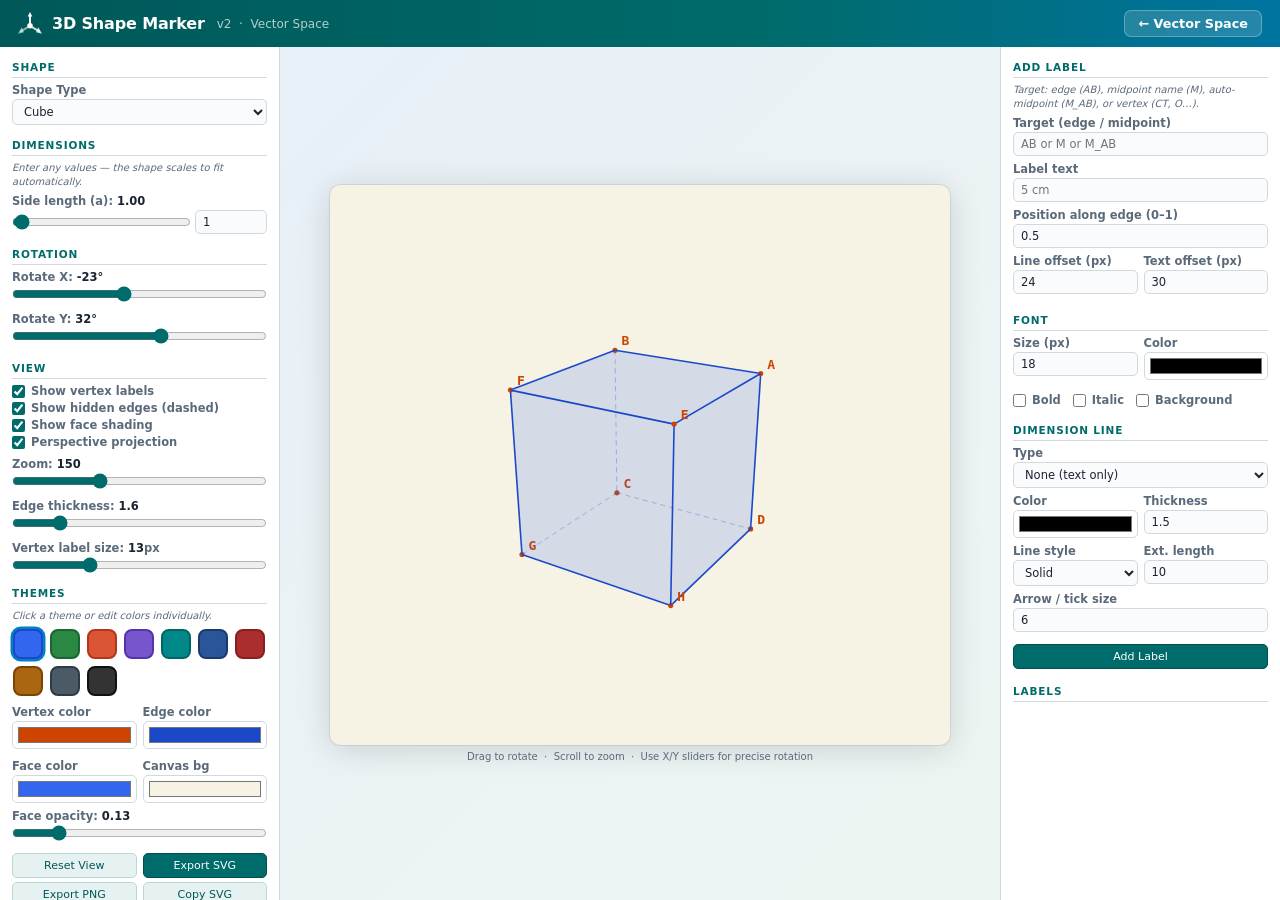
==== commit 0cf58fea: "3D single image: themes, light defaults, dimension line fixes - 10 color themes with clickable swatc" ====
--- a/3d-single-image.html
+++ b/3d-single-image.html
@@ -65,7 +65,11 @@
 .hint{font-size:10px;color:var(--muted);font-style:italic;margin:2px 0 5px;line-height:1.4}
 b{color:var(--text);font-weight:600}
 .canvas-area{flex:1;display:flex;flex-direction:column;align-items:center;justify-content:center;gap:6px;background:linear-gradient(135deg,#e8f0f8 0%,#edf5f2 100%)}
-#svg-canvas{background:#1a2a4a;border-radius:10px;cursor:grab;box-shadow:0 4px 32px rgba(0,107,107,.25),0 0 0 1px rgba(0,107,107,.1)}
+#svg-canvas{background:#f6f2e4;border-radius:10px;cursor:grab;box-shadow:0 4px 32px rgba(0,0,0,.15),0 0 0 1px rgba(0,0,0,.08)}
+.theme-grid{display:flex;flex-wrap:wrap;gap:5px;margin:4px 0 8px}
+.theme-swatch{width:30px;height:30px;border-radius:8px;cursor:pointer;border:2.5px solid transparent;transition:transform .15s,box-shadow .15s;flex-shrink:0;position:relative;outline:none}
+.theme-swatch:hover{transform:scale(1.18)}
+.theme-swatch.active{box-shadow:0 0 0 2.5px var(--accent2)}
 #svg-canvas:active{cursor:grabbing}
 .canvas-hint{font-size:10px;color:var(--muted);text-align:center}
 </style>
@@ -137,13 +141,16 @@
     <label>Vertex label size: <b id="vlabel-size-val">13</b>px</label>
     <input type="range" id="vlabel-size" min="6" max="30" value="13">
   </div>
+  <h3 style="margin-top:10px">Themes</h3>
+  <p class="hint">Click a theme or edit colors individually.</p>
+  <div class="theme-grid" id="theme-grid"></div>
   <div class="row">
-    <div class="ctrl"><label>Vertex color</label><input type="color" id="vertex-color" value="#ffd700"></div>
-    <div class="ctrl"><label>Edge color</label><input type="color" id="edge-color" value="#3a70ff"></div>
+    <div class="ctrl"><label>Vertex color</label><input type="color" id="vertex-color" value="#cc4400"></div>
+    <div class="ctrl"><label>Edge color</label><input type="color" id="edge-color" value="#1a48c8"></div>
   </div>
   <div class="row" style="margin-top:4px">
-    <div class="ctrl"><label>Face color</label><input type="color" id="face-color" value="#4070ee"></div>
-    <div class="ctrl"><label>Canvas bg</label><input type="color" id="bg-color" value="#1a2a4a"></div>
+    <div class="ctrl"><label>Face color</label><input type="color" id="face-color" value="#3366ee"></div>
+    <div class="ctrl"><label>Canvas bg</label><input type="color" id="bg-color" value="#f6f2e4"></div>
   </div>
   <div class="ctrl">
     <label>Face opacity: <b id="face-op-val">0.13</b></label>
@@ -200,12 +207,12 @@
   <h3>Font</h3>
   <div class="row">
     <div class="ctrl"><label>Size (px)</label><input type="number" id="f-size" value="18" min="6" max="72"></div>
-    <div class="ctrl"><label>Color</label><input type="color" id="f-color" value="#ffffff"></div>
+    <div class="ctrl"><label>Color</label><input type="color" id="f-color" value="#000000"></div>
   </div>
   <div style="display:flex;gap:12px;margin-top:4px">
     <label class="chk"><input type="checkbox" id="f-bold"> Bold</label>
     <label class="chk"><input type="checkbox" id="f-italic"> Italic</label>
-    <label class="chk"><input type="checkbox" id="f-bg" checked> Background</label>
+    <label class="chk"><input type="checkbox" id="f-bg"> Background</label>
   </div>
 
   <h3>Dimension Line</h3>
@@ -213,13 +220,14 @@
     <label>Type</label>
     <select id="dim-type">
       <option value="none">None (text only)</option>
+      <option value="line">Line (—)</option>
       <option value="arrow">Arrows (↔)</option>
       <option value="tick">Ticks (|—|)</option>
       <option value="bracket">Brackets ([—])</option>
     </select>
   </div>
   <div class="row">
-    <div class="ctrl"><label>Color</label><input type="color" id="dim-color" value="#ff6080"></div>
+    <div class="ctrl"><label>Color</label><input type="color" id="dim-color" value="#000000"></div>
     <div class="ctrl"><label>Thickness</label><input type="number" id="dim-thick" value="1.5" min="0.5" max="8" step="0.5"></div>
   </div>
   <div class="row">
@@ -340,13 +348,27 @@
   },
 };
 
+// ─── THEMES ──────────────────────────────────────────────────────────────────
+const THEMES=[
+  {name:'Blueprint', edge:'#1a48c8',face:'#3366ee',vertex:'#cc4400'},
+  {name:'Forest',    edge:'#1a6630',face:'#2a8844',vertex:'#cc4400'},
+  {name:'Coral',     edge:'#b83318',face:'#d95533',vertex:'#1a4488'},
+  {name:'Violet',    edge:'#5533aa',face:'#7755cc',vertex:'#cc6600'},
+  {name:'Teal',      edge:'#006666',face:'#008888',vertex:'#cc4400'},
+  {name:'Steel',     edge:'#1a3a6e',face:'#2a5599',vertex:'#cc5500'},
+  {name:'Crimson',   edge:'#881e1e',face:'#aa2e2e',vertex:'#225588'},
+  {name:'Amber',     edge:'#7a4400',face:'#aa6611',vertex:'#1a4488'},
+  {name:'Graphite',  edge:'#2e3a44',face:'#4a5a66',vertex:'#cc3300'},
+  {name:'Mono',      edge:'#111111',face:'#333333',vertex:'#884400'},
+];
+
 // ─── STATE ────────────────────────────────────────────────────────────────────
 const S={
   shape:'cube',verts:{},edges:[],faces:[],
   rotM:[[1,0,0],[0,1,0],[0,0,1]],
   zoom:150,showVerts:true,showHidden:true,showFaces:true,perspective:true,
-  vlabelSize:13,vertexColor:'#ffd700',edgeColor:'#3a70ff',edgeThick:1.6,
-  faceColor:'#4070ee',faceOpacity:.13,bgColor:'#1a2a4a',
+  vlabelSize:13,vertexColor:'#cc4400',edgeColor:'#1a48c8',edgeThick:1.6,
+  faceColor:'#3366ee',faceOpacity:.13,bgColor:'#f6f2e4',
   midpoints:{},labels:[],nextId:1,editingId:null,dims:{},dimScale:1
 };
 
@@ -533,8 +555,11 @@
   const c=lbl.dimColor,th=lbl.dimThick,ext=lbl.dimExt,asz=lbl.arrowSz;
   const d1={x:p1.x+nx*off,y:p1.y+ny*off},d2={x:p2.x+nx*off,y:p2.y+ny*off};
   const sa={stroke:c,'stroke-width':th,fill:'none'};
-  if(lbl.dimDash)sa['stroke-dasharray']=lbl.dimDash;
-  if(lbl.dimType==='arrow'){
+  // arrows always drawn solid — dashes make arrowheads look broken
+  if(lbl.dimDash && lbl.dimType!=='arrow')sa['stroke-dasharray']=lbl.dimDash;
+  if(lbl.dimType==='line'){
+    g.appendChild(svg_el('line',{x1:d1.x,y1:d1.y,x2:d2.x,y2:d2.y,...sa}));
+  } else if(lbl.dimType==='arrow'){
     const ms='ams'+lbl.id,me='ame'+lbl.id;
     defs.appendChild(makeArrow(ms,c,asz,'auto-start-reverse'));
     defs.appendChild(makeArrow(me,c,asz,'auto'));
@@ -573,7 +598,7 @@
 }
 function placeText(g,tx,ty,lbl){
   const txt=lbl.text,fs=lbl.fontSize,approxW=txt.length*fs*.58;
-  if(lbl.bg)g.appendChild(svg_el('rect',{x:tx-approxW/2-3,y:ty-fs*.6-3,width:approxW+6,height:fs+6,fill:'rgba(13,27,46,.82)',rx:'2'}));
+  if(lbl.bg)g.appendChild(svg_el('rect',{x:tx-approxW/2-3,y:ty-fs*.6-3,width:approxW+6,height:fs+6,fill:'rgba(255,255,255,.88)',rx:'2'}));
   const attrs={x:tx,y:ty,fill:lbl.fontColor,'font-size':fs,'font-family':'sans-serif','text-anchor':'middle','dominant-baseline':'middle'};
   if(lbl.fontBold)attrs['font-weight']='bold';
   if(lbl.fontItalic)attrs['font-style']='italic';
@@ -809,11 +834,35 @@
 document.getElementById('zoom').oninput=e=>{S.zoom=parseInt(e.target.value);document.getElementById('zoom-val').textContent=S.zoom;render()};
 document.getElementById('edge-thick').oninput=e=>{S.edgeThick=parseFloat(e.target.value);document.getElementById('edge-thick-val').textContent=S.edgeThick.toFixed(1);render()};
 document.getElementById('vlabel-size').oninput=e=>{S.vlabelSize=parseInt(e.target.value);document.getElementById('vlabel-size-val').textContent=S.vlabelSize;render()};
-document.getElementById('vertex-color').oninput=e=>{S.vertexColor=e.target.value;render()};
-document.getElementById('edge-color').oninput=e=>{S.edgeColor=e.target.value;render()};
-document.getElementById('face-color').oninput=e=>{S.faceColor=e.target.value;render()};
+document.getElementById('vertex-color').oninput=e=>{S.vertexColor=e.target.value;_deselectThemes();render()};
+document.getElementById('edge-color').oninput=e=>{S.edgeColor=e.target.value;_deselectThemes();render()};
+document.getElementById('face-color').oninput=e=>{S.faceColor=e.target.value;_deselectThemes();render()};
+function _deselectThemes(){document.querySelectorAll('.theme-swatch').forEach(el=>el.classList.remove('active'));}
 document.getElementById('face-opacity').oninput=e=>{S.faceOpacity=parseFloat(e.target.value);document.getElementById('face-op-val').textContent=S.faceOpacity.toFixed(2);render()};
 document.getElementById('bg-color').oninput=e=>{S.bgColor=e.target.value;document.getElementById('svg-canvas').style.background=S.bgColor;};
+
+// ─── THEMES ──────────────────────────────────────────────────────────────────
+function applyTheme(idx){
+  const t=THEMES[idx];
+  S.edgeColor=t.edge;S.faceColor=t.face;S.vertexColor=t.vertex;
+  document.getElementById('edge-color').value=t.edge;
+  document.getElementById('face-color').value=t.face;
+  document.getElementById('vertex-color').value=t.vertex;
+  document.querySelectorAll('.theme-swatch').forEach((el,i)=>el.classList.toggle('active',i===idx));
+  render();
+}
+function renderThemeGrid(){
+  const grid=document.getElementById('theme-grid');
+  THEMES.forEach((t,i)=>{
+    const btn=document.createElement('button');
+    btn.className='theme-swatch'+(i===0?' active':'');
+    btn.title=t.name;
+    btn.style.cssText=`background:${t.face};border-color:${t.edge};`;
+    btn.setAttribute('aria-label',t.name);
+    btn.addEventListener('click',()=>applyTheme(i));
+    grid.appendChild(btn);
+  });
+}
 
 function resetView(){
   const rx=-23,ry=32;
@@ -872,6 +921,7 @@
 }
 
 // ─── INIT ────────────────────────────────────────────────────────────────────
+renderThemeGrid();
 resetView();
 loadShape('cube');
 </script>
